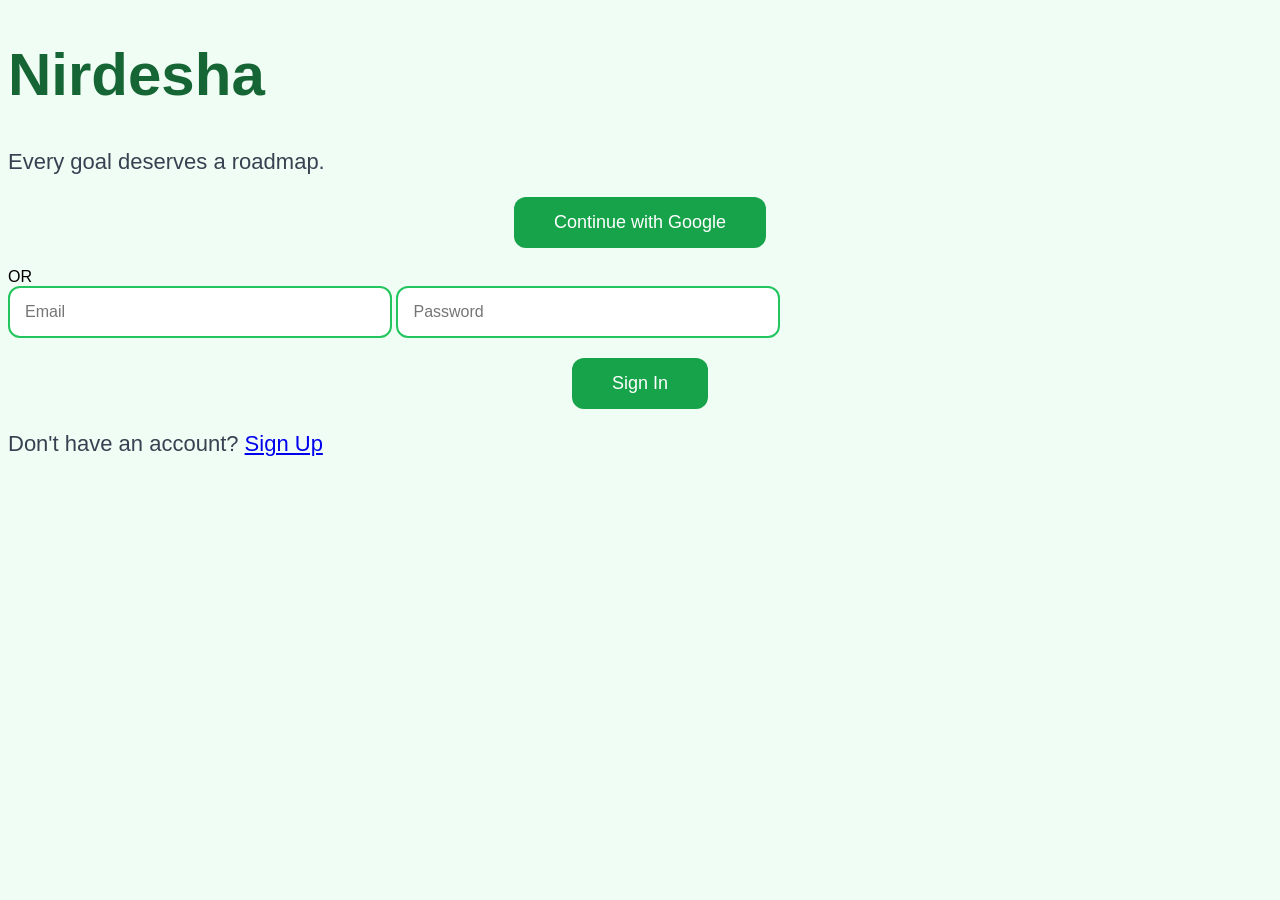
==== auth.html @ 319128b2 "Create auth.html" ====
<!DOCTYPE html>
<html lang="en">

<head>
    <meta charset="UTF-8">
    <meta name="viewport" content="width=device-width, initial-scale=1.0">
    <title>Nirdesha | Authentication</title>

    <link rel="stylesheet" href="style.css">
    <link rel="stylesheet" href="auth.css">
</head>

<body>

    <div class="auth-container">

        <h1>Nirdesha</h1>
        <p class="subtitle">Every goal deserves a roadmap.</p>

        <button id="googleBtn" class="google-btn">
            Continue with Google
        </button>

        <div class="divider">
            <span>OR</span>
        </div>

        <div id="signupFields" style="display:none;">
            <input
                type="text"
                id="displayName"
                placeholder="Display Name">
        </div>

        <input
            type="email"
            id="email"
            placeholder="Email">

        <input
            type="password"
            id="password"
            placeholder="Password">

        <div id="confirmPasswordContainer" style="display:none;">
            <input
                type="password"
                id="confirmPassword"
                placeholder="Confirm Password">
        </div>

        <button id="authButton">
            Sign In
        </button>

        <p id="message"></p>

        <p class="toggle-text">
            <span id="toggleQuestion">
                Don't have an account?
            </span>

            <a href="#" id="toggleMode">
                Sign Up
            </a>
        </p>

    </div>

    <script type="module" src="auth.js"></script>

</body>

</html>
---- style.css ----
body {
    background: #f0fdf4;
    font-family: Arial, sans-serif;
}

.container {
    text-align: center;
    margin-top: 150px;
}

h1 {
    font-size: 60px;
    color: #166534;
}

p {
    font-size: 22px;
    color: #374151;
}

input {
    width: 350px;
    padding: 15px;
    border-radius: 12px;
    border: 2px solid #22c55e;
    font-size: 16px;
}

button {
    display: block;
    margin: 20px auto;
    padding: 15px 40px;
    background: #16a34a;
    color: white;
    border: none;
    border-radius: 12px;
    font-size: 18px;
    cursor: pointer;
}
#result {
    margin-top: 40px;
    background: white;
    padding: 25px;
    border-radius: 15px;
    text-align: left;
    box-shadow: 0 5px 15px rgba(0,0,0,0.1);
}

#result h2 {
    color: #166534;
}

#result h3 {
    color: #15803d;
}
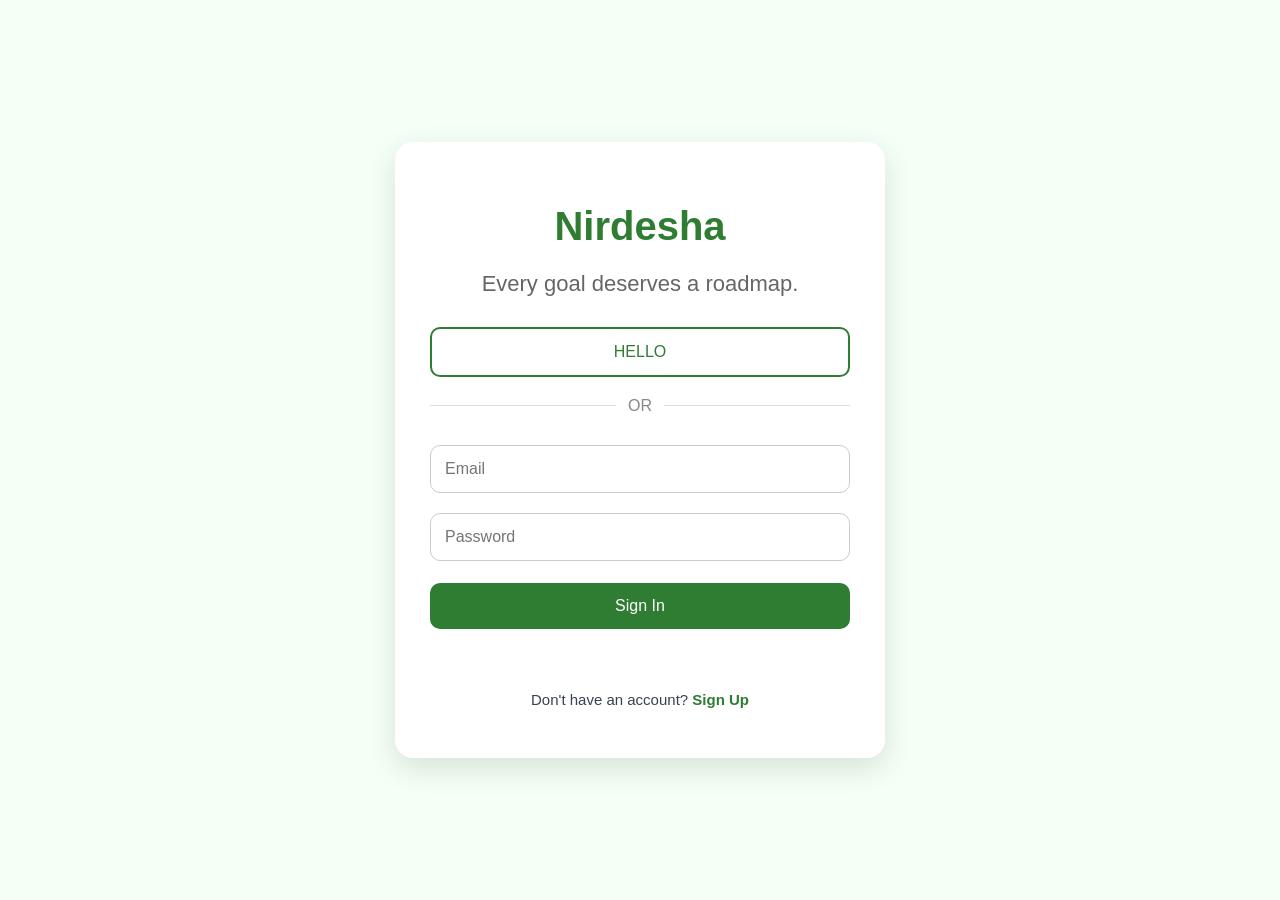
==== commit 0123c9d7: "Update auth.html" ====
--- a/auth.html
+++ b/auth.html
@@ -18,7 +18,7 @@
         <p class="subtitle">Every goal deserves a roadmap.</p>
 
         <button id="googleBtn" class="google-btn">
-            Continue with Google
+    HELLO
         </button>
 
         <div class="divider">
--- a/auth.css
+++ b/auth.css
@@ -0,0 +1,172 @@
+body {
+    margin: 0;
+    font-family: Arial, Helvetica, sans-serif;
+    background: #f4fff5;
+
+    display: flex;
+    justify-content: center;
+    align-items: center;
+
+    min-height: 100vh;
+}
+
+.auth-container {
+
+    width: 90%;
+    max-width: 420px;
+
+    background: white;
+
+    padding: 35px;
+
+    border-radius: 18px;
+
+    box-shadow: 0 10px 30px rgba(0,0,0,0.12);
+
+    text-align: center;
+}
+
+h1{
+
+    color:#2e7d32;
+
+    margin-bottom:10px;
+
+    font-size:40px;
+}
+
+.subtitle{
+
+    color:#666;
+
+    margin-bottom:30px;
+}
+
+input{
+
+    width:100%;
+
+    padding:14px;
+
+    margin:10px 0;
+
+    border-radius:10px;
+
+    border:1px solid #ccc;
+
+    box-sizing:border-box;
+
+    font-size:16px;
+}
+
+input:focus{
+
+    outline:none;
+
+    border-color:#2e7d32;
+}
+
+button{
+
+    width:100%;
+
+    padding:14px;
+
+    border:none;
+
+    border-radius:10px;
+
+    font-size:16px;
+
+    cursor:pointer;
+
+    transition:.25s;
+}
+
+.google-btn{
+
+    background:white;
+
+    border:2px solid #2e7d32;
+
+    color:#2e7d32;
+
+    margin-bottom:18px;
+}
+
+.google-btn:hover{
+
+    background:#e8f5e9;
+}
+
+#authButton{
+
+    background:#2e7d32;
+
+    color:white;
+
+    margin-top:12px;
+}
+
+#authButton:hover{
+
+    background:#1b5e20;
+}
+
+.divider{
+
+    display:flex;
+
+    align-items:center;
+
+    margin:20px 0;
+
+    color:#888;
+}
+
+.divider::before,
+.divider::after{
+
+    content:"";
+
+    flex:1;
+
+    height:1px;
+
+    background:#ddd;
+}
+
+.divider span{
+
+    margin:0 12px;
+}
+
+.toggle-text{
+
+    margin-top:22px;
+
+    font-size:15px;
+}
+
+.toggle-text a{
+
+    color:#2e7d32;
+
+    text-decoration:none;
+
+    font-weight:bold;
+}
+
+.toggle-text a:hover{
+
+    text-decoration:underline;
+}
+
+#message{
+
+    color:red;
+
+    min-height:20px;
+
+    margin-top:10px;
+}
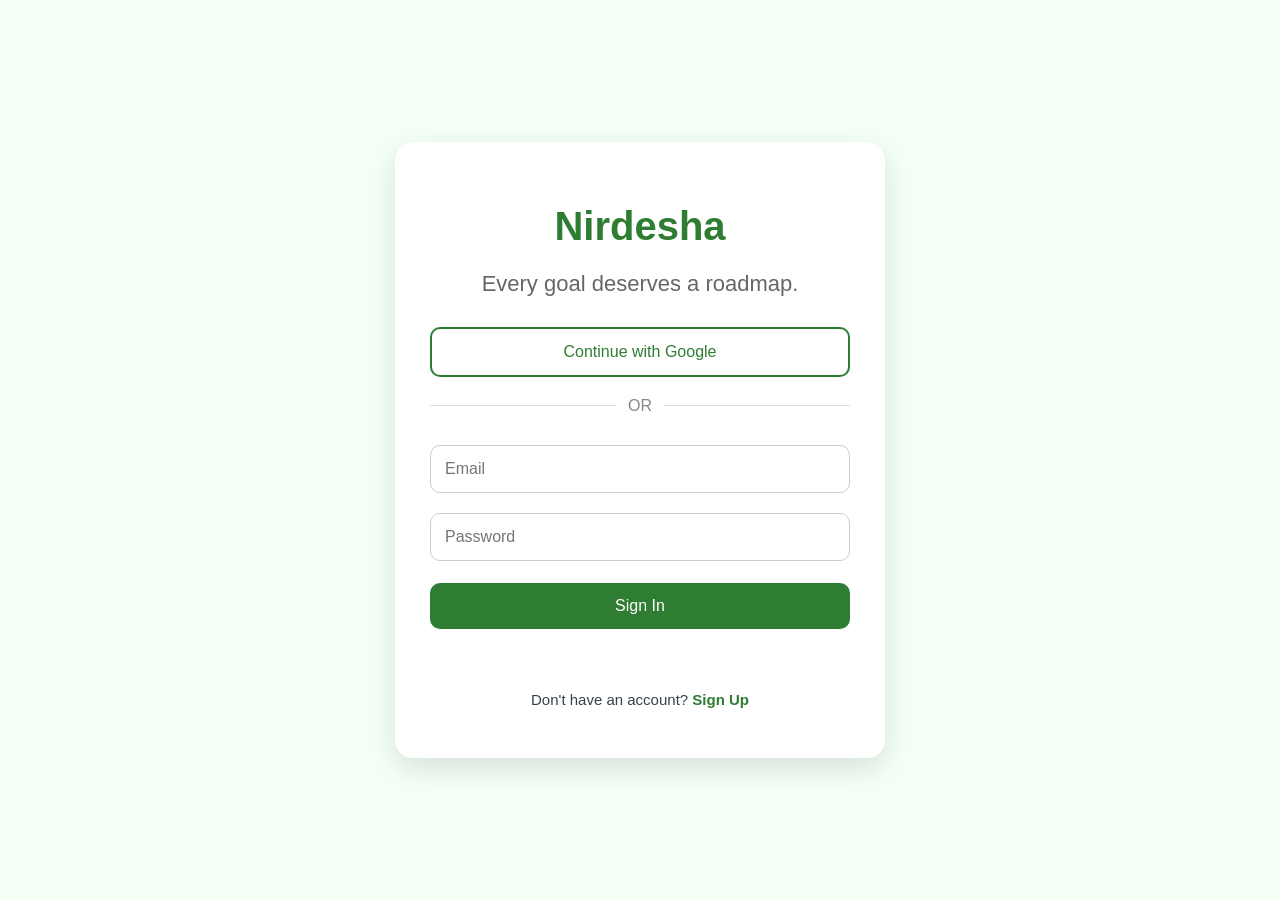
==== commit c8c437c0: "Update auth.html" ====
--- a/auth.html
+++ b/auth.html
@@ -18,7 +18,7 @@
         <p class="subtitle">Every goal deserves a roadmap.</p>
 
         <button id="googleBtn" class="google-btn">
-    HELLO
+    Continue with Google
         </button>
 
         <div class="divider">
